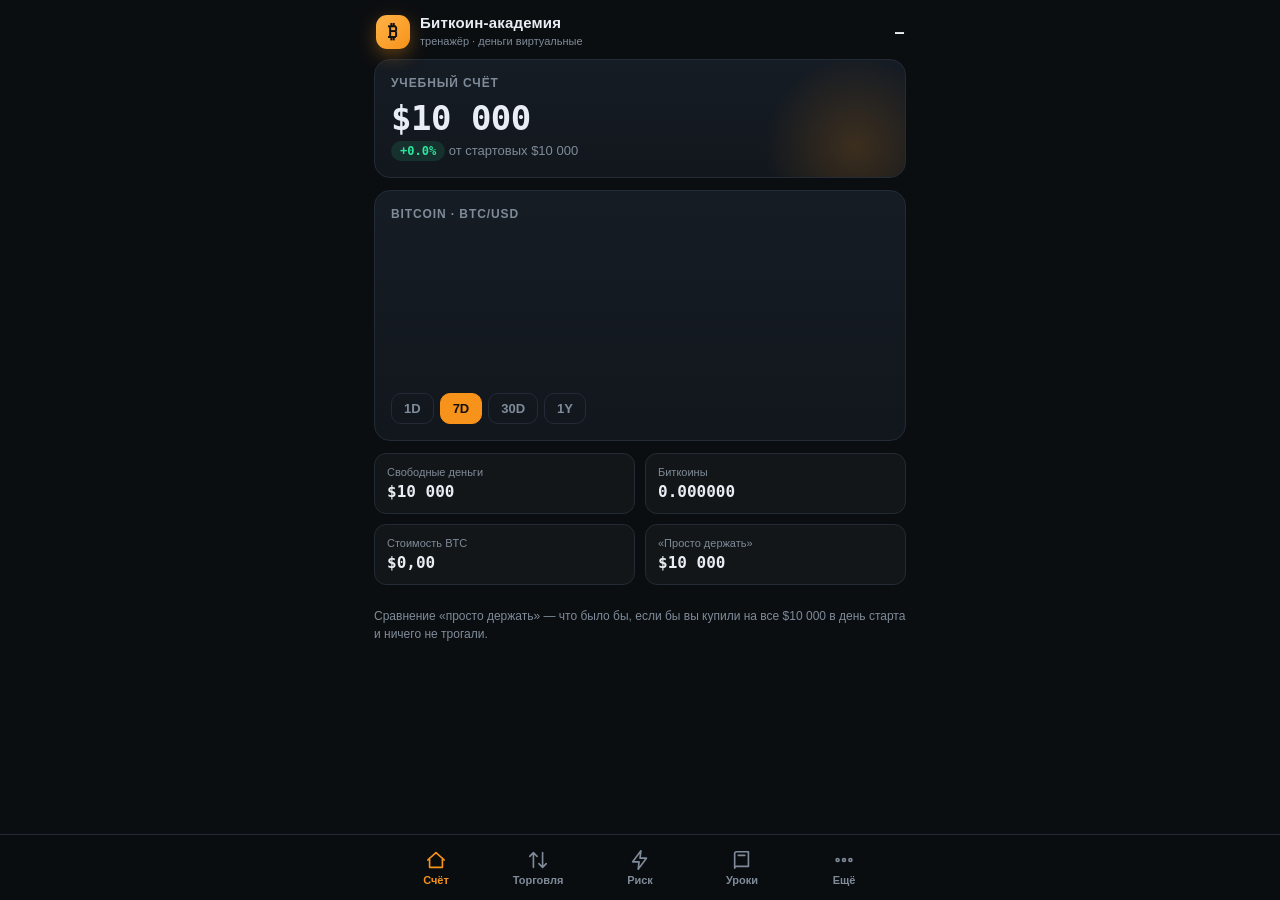
==== index.html @ 36605a6b "Биткоин-академия: мини-приложение Telegram" ====
<!doctype html>
<html lang="ru">
<head>
<meta charset="utf-8">
<meta name="viewport" content="width=device-width, initial-scale=1, maximum-scale=1, user-scalable=no, viewport-fit=cover">
<meta name="theme-color" content="#0b0e11">
<title>Биткоин-академия</title>
<link rel="stylesheet" href="style.css">
<script src="https://telegram.org/js/telegram-web-app.js"></script>
</head>
<body>
<div class="app">
  <header class="top">
    <div class="brand"><span class="logo">₿</span><div><b>Биткоин-академия</b><small>тренажёр · деньги виртуальные</small></div></div>
    <div class="ticker" id="ticker"><span id="tPrice">—</span><em id="tChange"></em></div>
  </header>
  <main id="view"></main>
  <nav class="tabs" id="tabs">
    <button data-tab="home"><svg viewBox="0 0 24 24"><path d="M3 12 12 4l9 8M5 10v10h14V10"/></svg><span>Счёт</span></button>
    <button data-tab="trade"><svg viewBox="0 0 24 24"><path d="M7 4v16M7 4 3 8M7 4l4 4M17 20V4M17 20l-4-4M17 20l4-4"/></svg><span>Торговля</span></button>
    <button data-tab="lev"><svg viewBox="0 0 24 24"><path d="M13 2 4 14h7l-1 8 9-12h-7z"/></svg><span>Риск</span></button>
    <button data-tab="learn"><svg viewBox="0 0 24 24"><path d="M4 5a2 2 0 0 1 2-2h13v16H6a2 2 0 0 0-2 2zM4 19V5M8 7h7"/></svg><span>Уроки</span></button>
    <button data-tab="more"><svg viewBox="0 0 24 24"><circle cx="5" cy="12" r="1.6"/><circle cx="12" cy="12" r="1.6"/><circle cx="19" cy="12" r="1.6"/></svg><span>Ещё</span></button>
  </nav>
  <div class="toast" id="toast"></div>
</div>
<script src="lessons.js"></script>
<script src="app.js"></script>
</body>
</html>
---- style.css ----
:root {
  --bg: #0b0e11;
  --panel: #12171d;
  --panel-2: #161c24;
  --line: #222b36;
  --text: #e8eef4;
  --muted: #7f8b99;
  --green: #2ee59d;
  --red: #ff5c7a;
  --orange: #f7931a;
  --blue: #5aa9ff;
  --radius: 16px;
  --mono: ui-monospace, "SF Mono", "Cascadia Mono", Menlo, Consolas, monospace;
  --sans: -apple-system, "Segoe UI", Roboto, "Helvetica Neue", Arial, sans-serif;
}
* { box-sizing: border-box; -webkit-tap-highlight-color: transparent; }
html, body { margin: 0; background: var(--bg); color: var(--text); font-family: var(--sans); }
body { overscroll-behavior: none; }
button, input { font: inherit; color: inherit; }
button { border: 0; background: none; cursor: pointer; }
.app { max-width: 560px; margin: 0 auto; min-height: 100vh; padding: 0 14px calc(86px + env(safe-area-inset-bottom)); }

/* шапка */
.top { display: flex; align-items: center; justify-content: space-between; padding: 14px 2px 10px; position: sticky; top: 0; z-index: 5;
  background: linear-gradient(var(--bg) 78%, transparent); }
.brand { display: flex; align-items: center; gap: 10px; }
.brand b { display: block; font-size: 15px; letter-spacing: .2px; }
.brand small { color: var(--muted); font-size: 11px; }
.logo { width: 34px; height: 34px; border-radius: 11px; display: grid; place-items: center; font-weight: 800; font-size: 19px; color: #111;
  background: linear-gradient(135deg, #ffb347, var(--orange)); box-shadow: 0 6px 18px rgba(247, 147, 26, .35); }
.ticker { text-align: right; font-family: var(--mono); font-variant-numeric: tabular-nums; }
.ticker span { display: block; font-size: 15px; font-weight: 700; }
.ticker em { font-style: normal; font-size: 11px; }

/* карточки */
.card { background: linear-gradient(180deg, var(--panel-2), var(--panel)); border: 1px solid var(--line); border-radius: var(--radius); padding: 16px; margin-bottom: 12px; }
.card h3 { margin: 0 0 10px; font-size: 12px; font-weight: 600; letter-spacing: .9px; text-transform: uppercase; color: var(--muted); }
.hero { position: relative; overflow: hidden; }
.hero::after { content: ""; position: absolute; inset: auto -40px -60px auto; width: 180px; height: 180px; border-radius: 50%;
  background: radial-gradient(closest-side, rgba(247, 147, 26, .18), transparent); pointer-events: none; }
.big { font-family: var(--mono); font-variant-numeric: tabular-nums; font-size: 34px; font-weight: 800; letter-spacing: -.5px; line-height: 1.1; }
.sub { color: var(--muted); font-size: 13px; margin-top: 4px; }
.mono { font-family: var(--mono); font-variant-numeric: tabular-nums; }
.up { color: var(--green); } .down { color: var(--red); } .muted { color: var(--muted); } .orange { color: var(--orange); }
.pill { display: inline-block; padding: 3px 9px; border-radius: 99px; font-family: var(--mono); font-size: 12px; font-weight: 700; background: rgba(255, 255, 255, .06); }
.pill.up { background: rgba(46, 229, 157, .12); } .pill.down { background: rgba(255, 92, 122, .12); }
.grid2 { display: grid; grid-template-columns: 1fr 1fr; gap: 10px; }
.stat { background: rgba(255, 255, 255, .03); border: 1px solid var(--line); border-radius: 12px; padding: 12px; }
.stat small { color: var(--muted); font-size: 11px; display: block; margin-bottom: 4px; }
.stat b { font-family: var(--mono); font-size: 16px; font-variant-numeric: tabular-nums; }

/* график */
.chart { margin: 14px -6px 4px; position: relative; touch-action: pan-y; }
.chart svg { width: 100%; height: 150px; display: block; }
.chart .tip { position: absolute; top: 0; left: 8px; font-family: var(--mono); font-size: 12px; color: var(--muted); }
.ranges { display: flex; gap: 6px; margin-top: 8px; }
.chip { padding: 7px 12px; border-radius: 10px; border: 1px solid var(--line); background: transparent; color: var(--muted); font-size: 13px; font-weight: 600; }
.chip.on { color: #111; background: var(--orange); border-color: var(--orange); }
.chips { display: flex; gap: 8px; flex-wrap: wrap; }

/* кнопки и поля */
.btn { width: 100%; padding: 15px; border-radius: 14px; font-weight: 700; font-size: 16px; color: #07130d; background: var(--green); transition: transform .08s, opacity .2s; }
.btn:active { transform: scale(.985); }
.btn.sell, .btn.danger { background: var(--red); color: #1c0509; }
.btn.orange { background: var(--orange); color: #1a0f00; }
.btn.ghost { background: transparent; border: 1px solid var(--line); color: var(--text); }
.btn[disabled] { opacity: .35; pointer-events: none; }
.seg { display: grid; grid-template-columns: 1fr 1fr; background: var(--bg); border: 1px solid var(--line); border-radius: 14px; padding: 4px; margin-bottom: 14px; }
.seg button { padding: 11px; border-radius: 10px; font-weight: 700; color: var(--muted); }
.seg button.on.buy { background: rgba(46, 229, 157, .16); color: var(--green); }
.seg button.on.sell { background: rgba(255, 92, 122, .16); color: var(--red); }
.field { display: flex; align-items: center; gap: 8px; background: var(--bg); border: 1px solid var(--line); border-radius: 14px; padding: 4px 14px; margin-bottom: 10px; }
.field:focus-within { border-color: var(--orange); }
.field input { flex: 1; min-width: 0; background: none; border: 0; outline: 0; font-family: var(--mono); font-size: 24px; font-weight: 700; padding: 10px 0; }
.field span { color: var(--muted); font-weight: 600; }
.row { display: flex; justify-content: space-between; align-items: baseline; gap: 12px; padding: 7px 0; font-size: 14px; }
.row + .row { border-top: 1px dashed var(--line); }
.row .mono { font-weight: 600; }
.note { font-size: 12px; color: var(--muted); line-height: 1.5; }
.gap { height: 10px; }

/* слайдер */
input[type=range] { -webkit-appearance: none; appearance: none; width: 100%; height: 6px; border-radius: 99px; background: var(--line); outline: 0; margin: 14px 0 6px; }
input[type=range]::-webkit-slider-thumb { -webkit-appearance: none; width: 26px; height: 26px; border-radius: 50%; background: var(--orange); border: 4px solid var(--bg); box-shadow: 0 0 0 1px var(--orange); }
input[type=range]::-moz-range-thumb { width: 22px; height: 22px; border-radius: 50%; background: var(--orange); border: 4px solid var(--bg); }

/* позиция */
.gauge { height: 10px; border-radius: 99px; background: linear-gradient(90deg, var(--red), #ffb347 45%, var(--green)); position: relative; margin: 14px 0 6px; }
.gauge i { position: absolute; top: -5px; width: 4px; height: 20px; background: #fff; border-radius: 2px; transform: translateX(-50%); box-shadow: 0 0 0 3px rgba(0, 0, 0, .45); transition: left .4s; }
.gauge-l { display: flex; justify-content: space-between; font-size: 11px; color: var(--muted); font-family: var(--mono); }
.warn { border-color: rgba(255, 92, 122, .4); background: linear-gradient(180deg, rgba(255, 92, 122, .08), var(--panel)); }

/* уроки */
.lesson { display: flex; align-items: center; gap: 12px; width: 100%; text-align: left; padding: 14px; margin-bottom: 8px; border-radius: 14px; border: 1px solid var(--line); background: var(--panel); }
.lesson .n { width: 32px; height: 32px; border-radius: 10px; display: grid; place-items: center; font-family: var(--mono); font-weight: 800; background: rgba(255, 255, 255, .06); color: var(--muted); flex: none; }
.lesson.done .n { background: rgba(46, 229, 157, .15); color: var(--green); }
.lesson.cur { border-color: var(--orange); }
.lesson.cur .n { background: var(--orange); color: #111; }
.lesson.lock { opacity: .45; pointer-events: none; }
.lesson b { font-size: 15px; font-weight: 600; }
.progress { height: 8px; border-radius: 99px; background: var(--line); overflow: hidden; margin-top: 10px; }
.progress i { display: block; height: 100%; background: linear-gradient(90deg, var(--orange), #ffb347); border-radius: 99px; transition: width .5s; }
.prose { font-size: 16px; line-height: 1.6; }
.prose b { color: #fff; }
.q { font-size: 17px; font-weight: 700; margin: 18px 0 12px; }
.opt { display: block; width: 100%; text-align: left; padding: 14px; margin-bottom: 8px; border-radius: 12px; border: 1px solid var(--line); background: var(--panel); font-size: 15px; }
.opt.ok { border-color: var(--green); background: rgba(46, 229, 157, .1); }
.opt.bad { border-color: var(--red); background: rgba(255, 92, 122, .1); }
.back { color: var(--muted); font-size: 14px; padding: 4px 0 12px; display: inline-block; }

/* достижения */
.ach { display: flex; gap: 10px; align-items: center; padding: 9px 0; font-size: 14px; }
.ach + .ach { border-top: 1px dashed var(--line); }
.ach i { font-style: normal; width: 22px; text-align: center; }
.ach.off { color: var(--muted); }

/* нижняя панель */
.tabs { position: fixed; left: 0; right: 0; bottom: 0; z-index: 10; display: flex; justify-content: center; gap: 2px;
  padding: 8px 10px calc(8px + env(safe-area-inset-bottom)); background: rgba(11, 14, 17, .92); backdrop-filter: blur(14px); border-top: 1px solid var(--line); }
.tabs button { flex: 1; max-width: 100px; display: flex; flex-direction: column; align-items: center; gap: 3px; padding: 6px 0; border-radius: 12px; color: var(--muted); font-size: 11px; font-weight: 600; }
.tabs svg { width: 22px; height: 22px; fill: none; stroke: currentColor; stroke-width: 1.8; stroke-linecap: round; stroke-linejoin: round; }
.tabs button.on { color: var(--orange); }

.toast { position: fixed; left: 50%; bottom: calc(96px + env(safe-area-inset-bottom)); transform: translate(-50%, 20px); opacity: 0; pointer-events: none; z-index: 20;
  background: #1b232d; border: 1px solid var(--line); padding: 11px 16px; border-radius: 12px; font-size: 14px; max-width: 90%; text-align: center; transition: .25s; }
.toast.show { opacity: 1; transform: translate(-50%, 0); }
.fade { animation: fade .25s ease; }
@keyframes fade { from { opacity: 0; transform: translateY(6px); } to { opacity: 1; transform: none; } }
.shake { animation: shake .5s; }
@keyframes shake { 20% { transform: translateX(-6px); } 40% { transform: translateX(6px); } 60% { transform: translateX(-4px); } 80% { transform: translateX(4px); } }
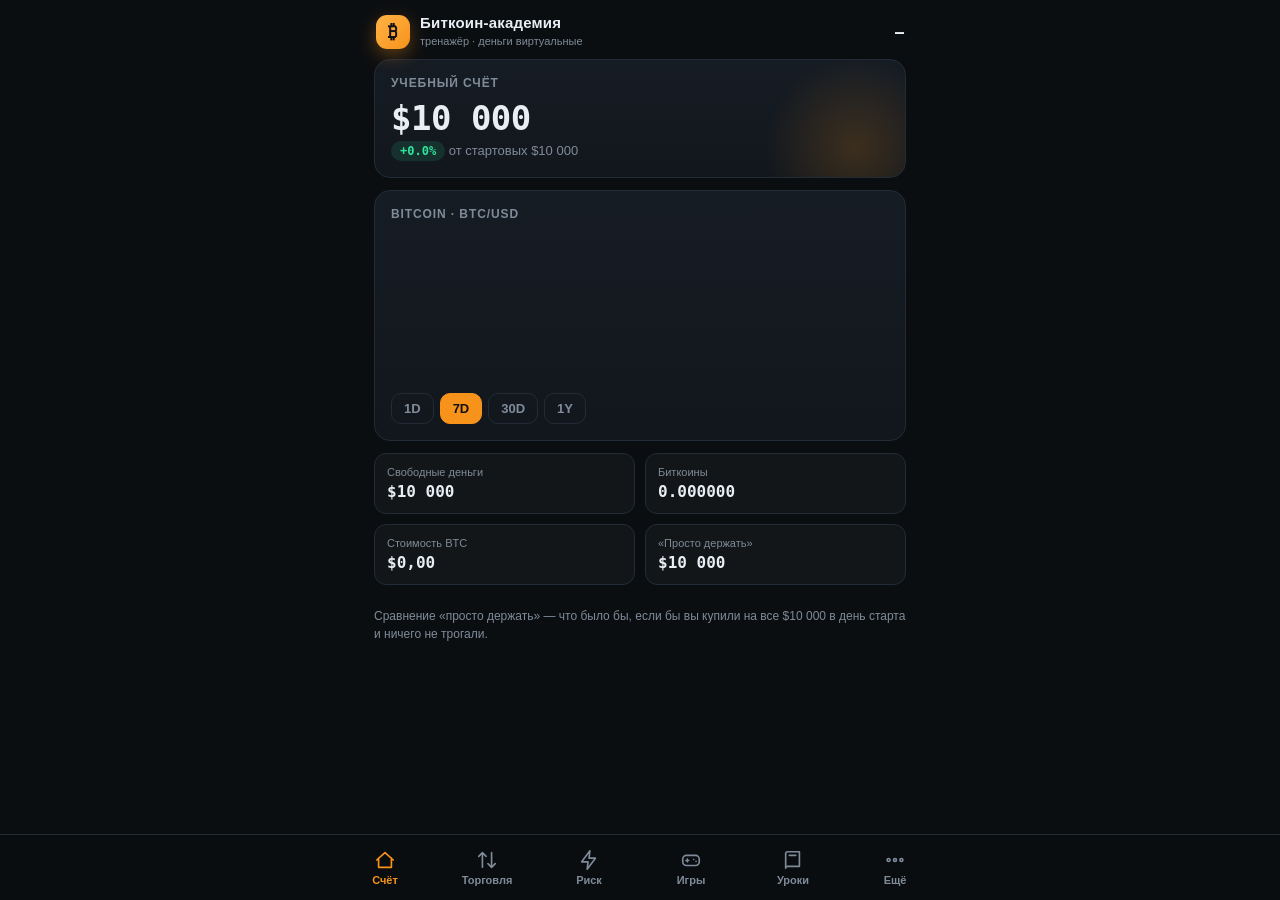
==== commit 21438e76: "Слепой рынок, кит-призрак, испытания недели и чек после сделки Co-Authored-By: Claude Opus 5.5 <nore" ====
--- a/index.html
+++ b/index.html
@@ -5,7 +5,8 @@
 <meta name="viewport" content="width=device-width, initial-scale=1, maximum-scale=1, user-scalable=no, viewport-fit=cover">
 <meta name="theme-color" content="#0b0e11">
 <title>Биткоин-академия</title>
-<link rel="stylesheet" href="style.css">
+<link rel="icon" type="image/svg+xml" href="favicon.svg">
+<link rel="stylesheet" href="style.css?v=20261111a">
 <script src="https://telegram.org/js/telegram-web-app.js"></script>
 </head>
 <body>
@@ -19,12 +20,14 @@
     <button data-tab="home"><svg viewBox="0 0 24 24"><path d="M3 12 12 4l9 8M5 10v10h14V10"/></svg><span>Счёт</span></button>
     <button data-tab="trade"><svg viewBox="0 0 24 24"><path d="M7 4v16M7 4 3 8M7 4l4 4M17 20V4M17 20l-4-4M17 20l4-4"/></svg><span>Торговля</span></button>
     <button data-tab="lev"><svg viewBox="0 0 24 24"><path d="M13 2 4 14h7l-1 8 9-12h-7z"/></svg><span>Риск</span></button>
+    <button data-tab="games"><svg viewBox="0 0 24 24"><rect x="3" y="7" width="18" height="11" rx="4"/><path d="M8 11v3M6.5 12.5h3M15 11.5h.01M17.5 13.5h.01"/></svg><span>Игры</span></button>
     <button data-tab="learn"><svg viewBox="0 0 24 24"><path d="M4 5a2 2 0 0 1 2-2h13v16H6a2 2 0 0 0-2 2zM4 19V5M8 7h7"/></svg><span>Уроки</span></button>
     <button data-tab="more"><svg viewBox="0 0 24 24"><circle cx="5" cy="12" r="1.6"/><circle cx="12" cy="12" r="1.6"/><circle cx="19" cy="12" r="1.6"/></svg><span>Ещё</span></button>
   </nav>
   <div class="toast" id="toast"></div>
 </div>
-<script src="lessons.js"></script>
-<script src="app.js"></script>
+<script src="lessons.js?v=20261111a"></script>
+<script src="app.js?v=20261111a"></script>
+<script src="modes.js?v=20261111a"></script>
 </body>
 </html>
--- a/style.css
+++ b/style.css
@@ -128,3 +128,21 @@
 @keyframes fade { from { opacity: 0; transform: translateY(6px); } to { opacity: 1; transform: none; } }
 .shake { animation: shake .5s; }
 @keyframes shake { 20% { transform: translateX(-6px); } 40% { transform: translateX(6px); } 60% { transform: translateX(-4px); } 80% { transform: translateX(4px); } }
+.trade { display: flex; justify-content: space-between; align-items: center; gap: 12px; padding: 10px 0; font-size: 14px; line-height: 1.5; }
+.trade + .trade { border-top: 1px dashed var(--line); }
+.trade .r { text-align: right; }
+
+/* режимы: чек, призрак, игры */
+.rc-line { display: flex; justify-content: space-between; gap: 12px; padding: 9px 0; font-size: 14px; border-top: 1px dashed var(--line); }
+.rc-line small { display: block; color: var(--muted); font-size: 11px; line-height: 1.4; margin-top: 2px; }
+.rc-line b { white-space: nowrap; }
+.rc-total { display: flex; justify-content: space-between; padding: 12px 0 10px; margin-top: 4px; border-top: 1px solid var(--line); font-size: 16px; font-weight: 700; }
+.receipt .btn { margin-top: 6px; }
+.ghost + .ghost { border-top: 1px dashed var(--line); padding-top: 8px; margin-top: 8px; }
+.banner { display: block; width: 100%; text-align: left; padding: 13px 14px; margin-bottom: 12px; border-radius: 14px; font-size: 14px; font-weight: 600;
+  background: linear-gradient(90deg, rgba(90, 169, 255, .16), rgba(90, 169, 255, .04)); border: 1px solid rgba(90, 169, 255, .35); color: var(--text); }
+.sect { margin: 18px 2px 10px; font-size: 12px; font-weight: 600; letter-spacing: .9px; text-transform: uppercase; color: var(--muted); }
+.candles { width: 100%; height: 170px; display: block; }
+.grid2 .btn { padding: 13px 8px; font-size: 15px; }
+.ch .btn { margin-top: 8px; }
+.ch .progress { margin: 8px 0 6px; }
